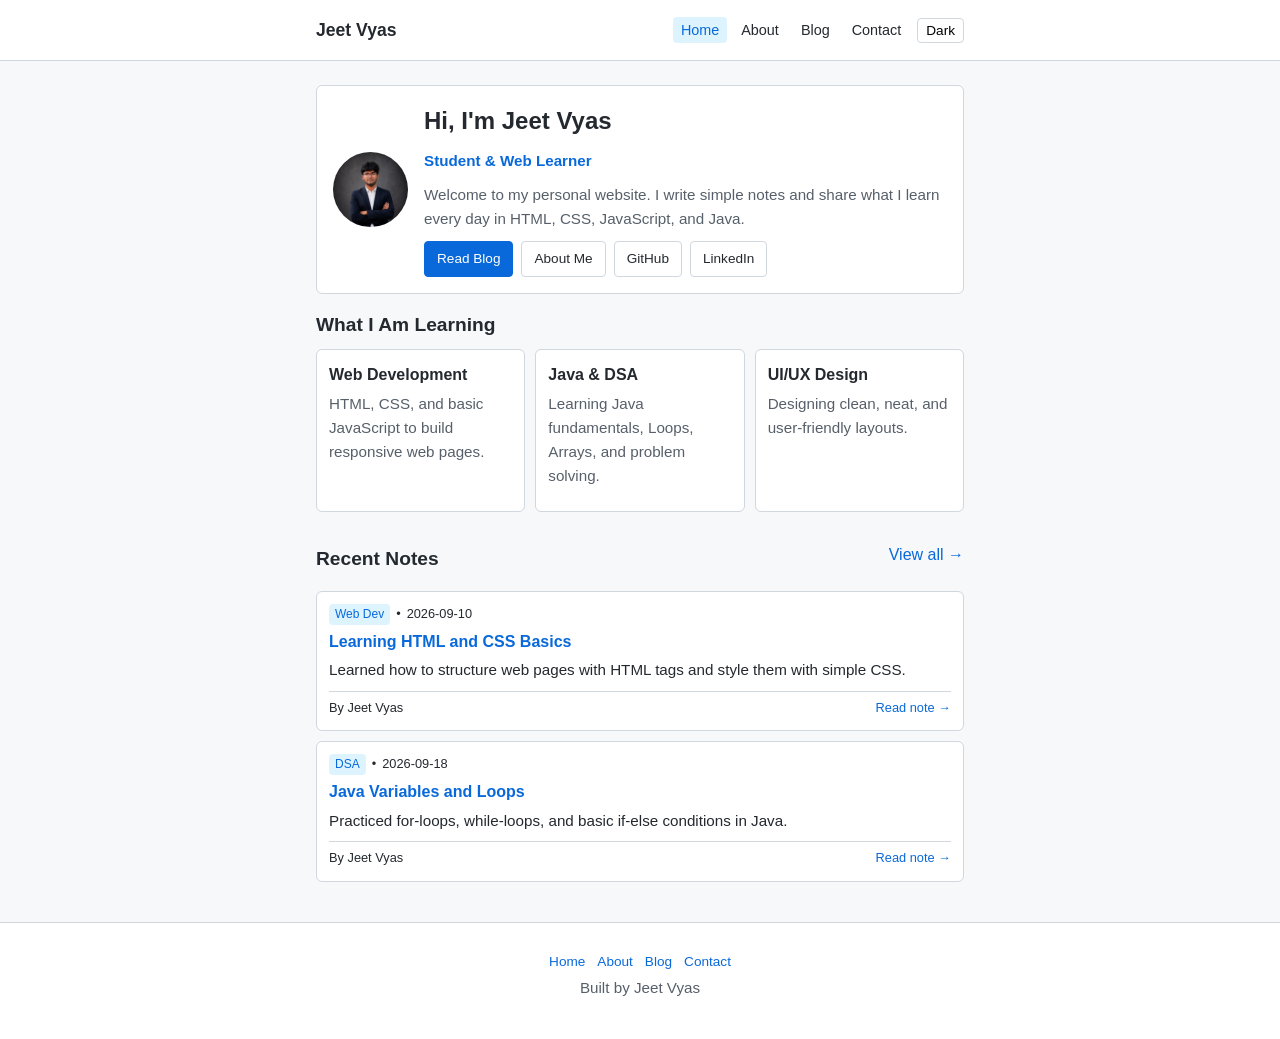
==== index.html @ 2bfd8a1d "Initial commit: blogging website" ====
<!DOCTYPE html>
<html lang="en">
<head>
  <meta charset="UTF-8">
  <meta name="viewport" content="width=device-width, initial-scale=1.0">
  <title>Jeet Vyas - Personal Blog</title>
  <link rel="stylesheet" href="css/style.css">
</head>
<body>

  <!-- Header & Navigation Bar -->
  <header class="site-header">
    <div class="container nav-wrapper">
      <a href="index.html" class="site-title">Jeet Vyas</a>

      <div class="header-actions">
        <nav id="main-nav">
          <ul>
            <li><a href="index.html">Home</a></li>
            <li><a href="pages/about.html">About</a></li>
            <li><a href="pages/blog.html">Blog</a></li>
            <li><a href="pages/contact.html">Contact</a></li>
          </ul>
        </nav>

        <button type="button" class="theme-btn" id="theme-toggle">Dark</button>
        <button type="button" class="menu-btn" id="mobile-menu-btn">Menu</button>
      </div>
    </div>
  </header>

  <!-- Main Content of the page -->
  <main class="container">

    <!-- Profile's Intro Card...  -->
    <section class="profile-box">
      <img src="assets/profile.jpg" alt="Jeet Vyas Photo" class="avatar-image">
      <div class="profile-info">
        <h1>Hi, I'm Jeet Vyas</h1>
        <p class="profile-role">Student & Web Learner</p>
        <p>
          Welcome to my personal website. I write simple notes and share what I learn every day in HTML, CSS, JavaScript, and Java.
        </p>
        <div class="button-row">
          <a href="pages/blog.html" class="btn btn-primary">Read Blog</a>
          <a href="pages/about.html" class="btn btn-secondary">About Me</a>
          <a href="https://github.com/jeetv3830-beep" target="_blank" rel="noopener noreferrer" class="btn btn-secondary">GitHub</a>
          <a href="https://www.linkedin.com/in/jeet-vyas-ba7214318/" target="_blank" rel="noopener noreferrer" class="btn btn-secondary">LinkedIn</a>
        </div>
      </div>
    </section>

    <!-- whats i am cureently learning-->
    <section class="content-section">
      <h2>What I Am Learning</h2>
      <div class="cards-grid">
        <div class="card">
          <h3>Web Development</h3>
          <p>HTML, CSS, and basic JavaScript to build responsive web pages.</p>
        </div>
        <div class="card">
          <h3>Java & DSA</h3>
          <p>Learning Java fundamentals, Loops, Arrays, and problem solving.</p>
        </div>
        <div class="card">
          <h3>UI/UX Design</h3>
          <p>Designing clean, neat, and user-friendly layouts.</p>
        </div>
      </div>
    </section>

    <!-- recently posted blog -->
    <section class="content-section">
      <div class="section-header">
        <h2>Recent Notes</h2>
        <a href="pages/blog.html">View all &rarr;</a>
      </div>
      <div class="blog-list" id="home-recent-list">
        <!-- Loaded automatically by JavaScript -->
      </div>
    </section>

  </main>

  <!-- Footer -->
  <footer class="site-footer">
    <div class="container">
      <ul class="footer-links">
        <li><a href="index.html">Home</a></li>
        <li><a href="pages/about.html">About</a></li>
        <li><a href="pages/blog.html">Blog</a></li>
        <li><a href="pages/contact.html">Contact</a></li>
      </ul>
      <p>Built by Jeet Vyas</p>
    </div>
  </footer>

  <!-- Link to JavaScript file -->
  <script src="js/script.js"></script>
</body>
</html>
---- css/style.css ----
/* 1. Base Page Styles */
* {
  box-sizing: border-box;
  margin: 0;
  padding: 0;
}

body {
  font-family: Arial, sans-serif;
  background-color: #f6f8fa;
  color: #24292f;
  line-height: 1.6;
}

/* Dark Mode Styles */
body.dark-mode {
  background-color: #0d1117;
  color: #c9d1d9;
}

body.dark-mode .card,
body.dark-mode .site-header,
body.dark-mode .site-footer,
body.dark-mode .form-panel,
body.dark-mode .blog-item,
body.dark-mode .profile-box,
body.dark-mode input,
body.dark-mode textarea,
body.dark-mode select {
  background-color: #161b22;
  color: #c9d1d9;
  border-color: #30363d;
}

/* 2. Container to center content */
.container {
  max-width: 680px;
  margin: 0 auto;
  padding: 16px;
}

/* Headings and Paragraphs */
h1 {
  font-size: 1.5rem;
  margin-bottom: 8px;
}

h2 {
  font-size: 1.2rem;
  margin-top: 16px;
  margin-bottom: 8px;
}

h3 {
  font-size: 1rem;
  margin-bottom: 4px;
}

p {
  color: #57606a;
  margin-bottom: 10px;
  font-size: 0.95rem;
}

body.dark-mode p {
  color: #8b949e;
}

a {
  color: #0969da;
  text-decoration: none;
}

body.dark-mode a {
  color: #58a6ff;
}

a:hover {
  text-decoration: underline;
}

/* 3. Header and Navigation */
.site-header {
  background-color: #ffffff;
  border-bottom: 1px solid #d0d7de;
}

.nav-wrapper {
  display: flex;
  justify-content: space-between;
  align-items: center;
}

.site-title {
  font-size: 1.1rem;
  font-weight: bold;
  color: inherit;
}

.header-actions {
  display: flex;
  align-items: center;
  gap: 8px;
}

nav ul {
  display: flex;
  list-style: none;
  gap: 6px;
}

nav a {
  padding: 5px 8px;
  border-radius: 4px;
  color: inherit;
  font-size: 0.9rem;
}

nav a:hover,
nav a.active {
  background-color: #ddf4ff;
  color: #0969da;
  text-decoration: none;
}

body.dark-mode nav a:hover,
body.dark-mode nav a.active {
  background-color: #1f3554;
  color: #79c0ff;
}

/* Buttons */
.btn {
  display: inline-block;
  padding: 6px 12px;
  border-radius: 4px;
  font-size: 0.85rem;
  cursor: pointer;
  border: 1px solid #d0d7de;
  background-color: #ffffff;
  color: inherit;
}

.btn-primary {
  background-color: #0969da;
  color: #ffffff;
  border-color: #0969da;
}

.btn-primary:hover {
  background-color: #0854ad;
  text-decoration: none;
}

.btn-secondary {
  background-color: #ffffff;
}

.btn-danger {
  color: #cf222e;
  border-color: #cf222e;
  padding: 2px 6px;
  font-size: 0.75rem;
  background: transparent;
}

.btn-danger:hover {
  background-color: #cf222e;
  color: #ffffff;
}

.theme-btn,
.menu-btn {
  padding: 4px 8px;
  font-size: 0.85rem;
  border: 1px solid #d0d7de;
  background-color: #ffffff;
  border-radius: 4px;
  cursor: pointer;
}

.menu-btn {
  display: none;
}

/* 4. Profile Box */
.profile-box {
  background-color: #ffffff;
  border: 1px solid #d0d7de;
  border-radius: 6px;
  padding: 16px;
  display: flex;
  gap: 16px;
  align-items: center;
  margin-top: 8px;
}

.avatar-image {
  width: 75px;
  height: 75px;
  border-radius: 50%;
  object-fit: cover;
}

.profile-role {
  color: #0969da;
  font-weight: bold;
}

body.dark-mode .profile-role {
  color: #58a6ff;
}

.button-row {
  display: flex;
  gap: 8px;
  margin-top: 8px;
  flex-wrap: wrap;
}

/* 5. Cards & Content Sections */
.content-section {
  margin-top: 16px;
}

.section-header {
  display: flex;
  justify-content: space-between;
  align-items: center;
  margin-bottom: 8px;
}

.cards-grid {
  display: grid;
  grid-template-columns: repeat(auto-fit, minmax(180px, 1fr));
  gap: 10px;
}

.card {
  background-color: #ffffff;
  border: 1px solid #d0d7de;
  border-radius: 6px;
  padding: 12px;
}

/* 6. Tags & Filter Buttons */
.skills-wrap {
  display: flex;
  flex-wrap: wrap;
  gap: 6px;
  margin-top: 8px;
  margin-bottom: 12px;
}

.skill-tag,
.category-filter-btn {
  background-color: #ddf4ff;
  color: #0969da;
  padding: 3px 8px;
  border-radius: 12px;
  font-size: 0.8rem;
  border: 1px solid transparent;
  cursor: pointer;
}

body.dark-mode .skill-tag,
body.dark-mode .category-filter-btn {
  background-color: #1f3554;
  color: #79c0ff;
}

.category-filter-btn.active {
  background-color: #0969da;
  color: #ffffff;
}

body.dark-mode .category-filter-btn.active {
  background-color: #58a6ff;
  color: #0d1117;
}

/* 7. Learning Timeline */
.timeline {
  list-style: none;
  border-left: 2px solid #0969da;
  padding-left: 12px;
  margin-top: 8px;
}

.timeline-entry {
  margin-bottom: 12px;
}

.timeline-date {
  font-size: 0.75rem;
  font-weight: bold;
  color: #0969da;
}

/* 8. Blog Post Items */
.blog-list {
  display: flex;
  flex-direction: column;
  gap: 10px;
}

.blog-item {
  background-color: #ffffff;
  border: 1px solid #d0d7de;
  border-radius: 6px;
  padding: 12px;
}

.blog-meta {
  display: flex;
  gap: 6px;
  align-items: center;
  font-size: 0.8rem;
  margin-bottom: 4px;
}

.badge {
  background-color: #ddf4ff;
  color: #0969da;
  padding: 1px 6px;
  border-radius: 4px;
  font-size: 0.75rem;
}

body.dark-mode .badge {
  background-color: #1f3554;
  color: #79c0ff;
}

.blog-text {
  color: inherit;
  margin: 4px 0 8px 0;
}

.blog-bottom {
  display: flex;
  justify-content: space-between;
  align-items: center;
  border-top: 1px solid #d0d7de;
  padding-top: 6px;
  font-size: 0.8rem;
}

.empty-state {
  text-align: center;
  padding: 16px;
  background-color: #ffffff;
  border: 1px solid #d0d7de;
  border-radius: 6px;
}

/* 9. Forms & Inputs */
.form-panel {
  background-color: #ffffff;
  border: 1px solid #d0d7de;
  border-radius: 6px;
  padding: 14px;
  margin: 12px 0;
}

.form-group {
  margin-bottom: 10px;
}

.form-row {
  display: grid;
  grid-template-columns: 1fr 1fr;
  gap: 10px;
}

label {
  display: block;
  font-size: 0.85rem;
  font-weight: bold;
  margin-bottom: 3px;
}

input, textarea, select {
  width: 100%;
  padding: 6px 8px;
  font-size: 0.85rem;
  border: 1px solid #d0d7de;
  border-radius: 4px;
  background-color: #ffffff;
  color: inherit;
}

textarea {
  min-height: 70px;
  resize: vertical;
}

.search-input {
  width: 140px;
}

.notice {
  display: none;
  padding: 6px;
  border-radius: 4px;
  margin-bottom: 8px;
  font-size: 0.85rem;
  background-color: #dafbe1;
  color: #1a7f37;
  border: 1px solid #1a7f37;
}

/* 10. Contact Grid */
.contact-grid {
  display: grid;
  grid-template-columns: 1fr 1fr;
  gap: 12px;
  margin-top: 12px;
}

.info-list {
  list-style: none;
}

.info-item {
  margin-bottom: 8px;
}

/* 11. Footer */
.site-footer {
  background-color: #ffffff;
  border-top: 1px solid #d0d7de;
  text-align: center;
  padding: 12px 0;
  margin-top: 24px;
  font-size: 0.85rem;
}

.footer-links {
  display: flex;
  justify-content: center;
  list-style: none;
  gap: 12px;
  margin-bottom: 4px;
}

/* 12. Mobile Responsive */
@media (max-width: 600px) {
  .profile-box {
    flex-direction: column;
    text-align: center;
  }
  .contact-grid,
  .form-row {
    grid-template-columns: 1fr;
  }
  .menu-btn {
    display: block;
  }
  nav {
    display: none;
    position: absolute;
    top: 45px;
    left: 0;
    right: 0;
    background-color: #ffffff;
    border-bottom: 1px solid #d0d7de;
    padding: 10px;
  }
  body.dark-mode nav {
    background-color: #161b22;
    border-color: #30363d;
  }
  nav.show {
    display: block;
  }
  nav ul {
    flex-direction: column;
  }
}
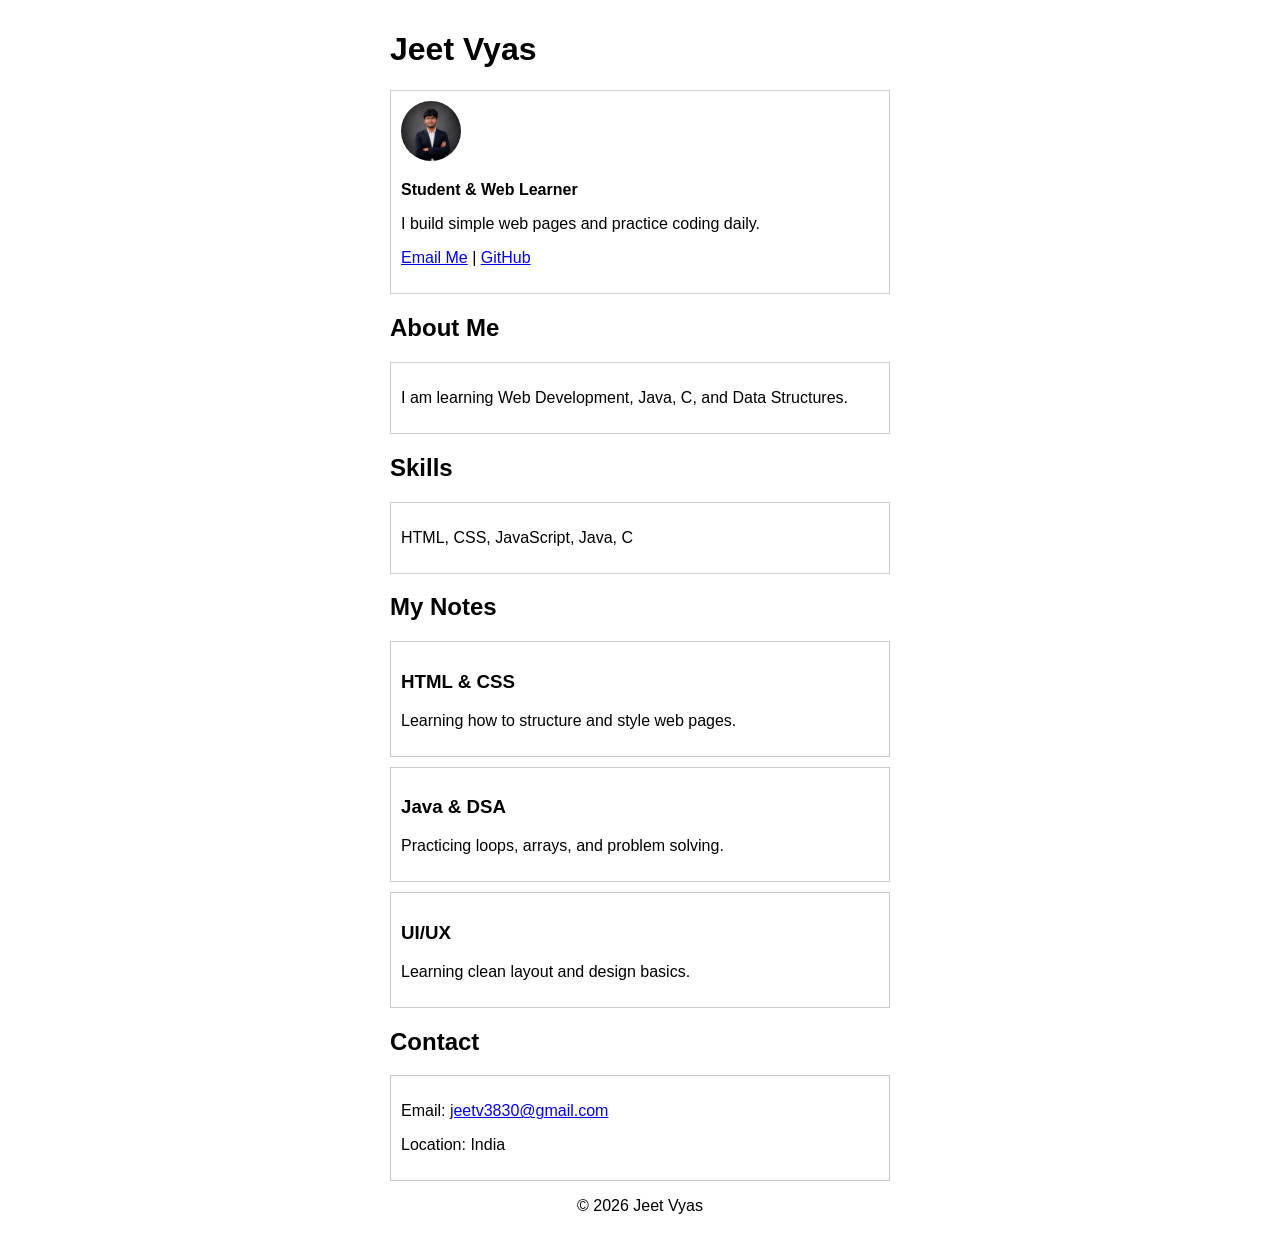
==== commit 1d8f194c: "Simplifying website layout into a clean single page with basic CSS" ====
--- a/index.html
+++ b/index.html
@@ -2,100 +2,71 @@
 <html lang="en">
 <head>
   <meta charset="UTF-8">
-  <meta name="viewport" content="width=device-width, initial-scale=1.0">
-  <title>Jeet Vyas - Personal Blog</title>
-  <link rel="stylesheet" href="css/style.css">
+  <title>Jeet Vyas</title>
+  <style>
+    * {
+      font-family: sans-serif;
+    }
+    body {
+      max-width: 500px;
+      margin: auto;
+      padding: 10px;
+    }
+    .box {
+      border: 1px solid #ccc;
+      padding: 10px;
+      margin: 10px 0;
+    }
+    img {
+      width: 60px;
+      border-radius: 50%;
+    }
+  </style>
 </head>
 <body>
 
-  <!-- Header & Navigation Bar -->
-  <header class="site-header">
-    <div class="container nav-wrapper">
-      <a href="index.html" class="site-title">Jeet Vyas</a>
+  <h1>Jeet Vyas</h1>
 
-      <div class="header-actions">
-        <nav id="main-nav">
-          <ul>
-            <li><a href="index.html">Home</a></li>
-            <li><a href="pages/about.html">About</a></li>
-            <li><a href="pages/blog.html">Blog</a></li>
-            <li><a href="pages/contact.html">Contact</a></li>
-          </ul>
-        </nav>
+  <div class="box">
+    <img src="profile.jpg" alt="Jeet">
+    <p><strong>Student & Web Learner</strong></p>
+    <p>I build simple web pages and practice coding daily.</p>
+    <p><a href="mailto:jeetv3830@gmail.com">Email Me</a> | <a href="https://github.com/jeetv3830-beep">GitHub</a></p>
+  </div>
 
-        <button type="button" class="theme-btn" id="theme-toggle">Dark</button>
-        <button type="button" class="menu-btn" id="mobile-menu-btn">Menu</button>
-      </div>
-    </div>
-  </header>
+  <h2>About Me</h2>
+  <div class="box">
+    <p>I am learning Web Development, Java, C, and Data Structures.</p>
+  </div>
 
-  <!-- Main Content of the page -->
-  <main class="container">
+  <h2>Skills</h2>
+  <div class="box">
+    <p>HTML, CSS, JavaScript, Java, C</p>
+  </div>
 
-    <!-- Profile's Intro Card...  -->
-    <section class="profile-box">
-      <img src="assets/profile.jpg" alt="Jeet Vyas Photo" class="avatar-image">
-      <div class="profile-info">
-        <h1>Hi, I'm Jeet Vyas</h1>
-        <p class="profile-role">Student & Web Learner</p>
-        <p>
-          Welcome to my personal website. I write simple notes and share what I learn every day in HTML, CSS, JavaScript, and Java.
-        </p>
-        <div class="button-row">
-          <a href="pages/blog.html" class="btn btn-primary">Read Blog</a>
-          <a href="pages/about.html" class="btn btn-secondary">About Me</a>
-          <a href="https://github.com/jeetv3830-beep" target="_blank" rel="noopener noreferrer" class="btn btn-secondary">GitHub</a>
-          <a href="https://www.linkedin.com/in/jeet-vyas-ba7214318/" target="_blank" rel="noopener noreferrer" class="btn btn-secondary">LinkedIn</a>
-        </div>
-      </div>
-    </section>
+  <h2>My Notes</h2>
+  <div class="box">
+    <h3>HTML & CSS</h3>
+    <p>Learning how to structure and style web pages.</p>
+  </div>
 
-    <!-- whats i am cureently learning-->
-    <section class="content-section">
-      <h2>What I Am Learning</h2>
-      <div class="cards-grid">
-        <div class="card">
-          <h3>Web Development</h3>
-          <p>HTML, CSS, and basic JavaScript to build responsive web pages.</p>
-        </div>
-        <div class="card">
-          <h3>Java & DSA</h3>
-          <p>Learning Java fundamentals, Loops, Arrays, and problem solving.</p>
-        </div>
-        <div class="card">
-          <h3>UI/UX Design</h3>
-          <p>Designing clean, neat, and user-friendly layouts.</p>
-        </div>
-      </div>
-    </section>
+  <div class="box">
+    <h3>Java & DSA</h3>
+    <p>Practicing loops, arrays, and problem solving.</p>
+  </div>
 
-    <!-- recently posted blog -->
-    <section class="content-section">
-      <div class="section-header">
-        <h2>Recent Notes</h2>
-        <a href="pages/blog.html">View all &rarr;</a>
-      </div>
-      <div class="blog-list" id="home-recent-list">
-        <!-- Loaded automatically by JavaScript -->
-      </div>
-    </section>
+  <div class="box">
+    <h3>UI/UX</h3>
+    <p>Learning clean layout and design basics.</p>
+  </div>
 
-  </main>
+  <h2>Contact</h2>
+  <div class="box">
+    <p>Email: <a href="mailto:jeetv3830@gmail.com">jeetv3830@gmail.com</a></p>
+    <p>Location: India</p>
+  </div>
 
-  <!-- Footer -->
-  <footer class="site-footer">
-    <div class="container">
-      <ul class="footer-links">
-        <li><a href="index.html">Home</a></li>
-        <li><a href="pages/about.html">About</a></li>
-        <li><a href="pages/blog.html">Blog</a></li>
-        <li><a href="pages/contact.html">Contact</a></li>
-      </ul>
-      <p>Built by Jeet Vyas</p>
-    </div>
-  </footer>
+  <p style="text-align: center;">© 2026 Jeet Vyas</p>
 
-  <!-- Link to JavaScript file -->
-  <script src="js/script.js"></script>
 </body>
 </html>
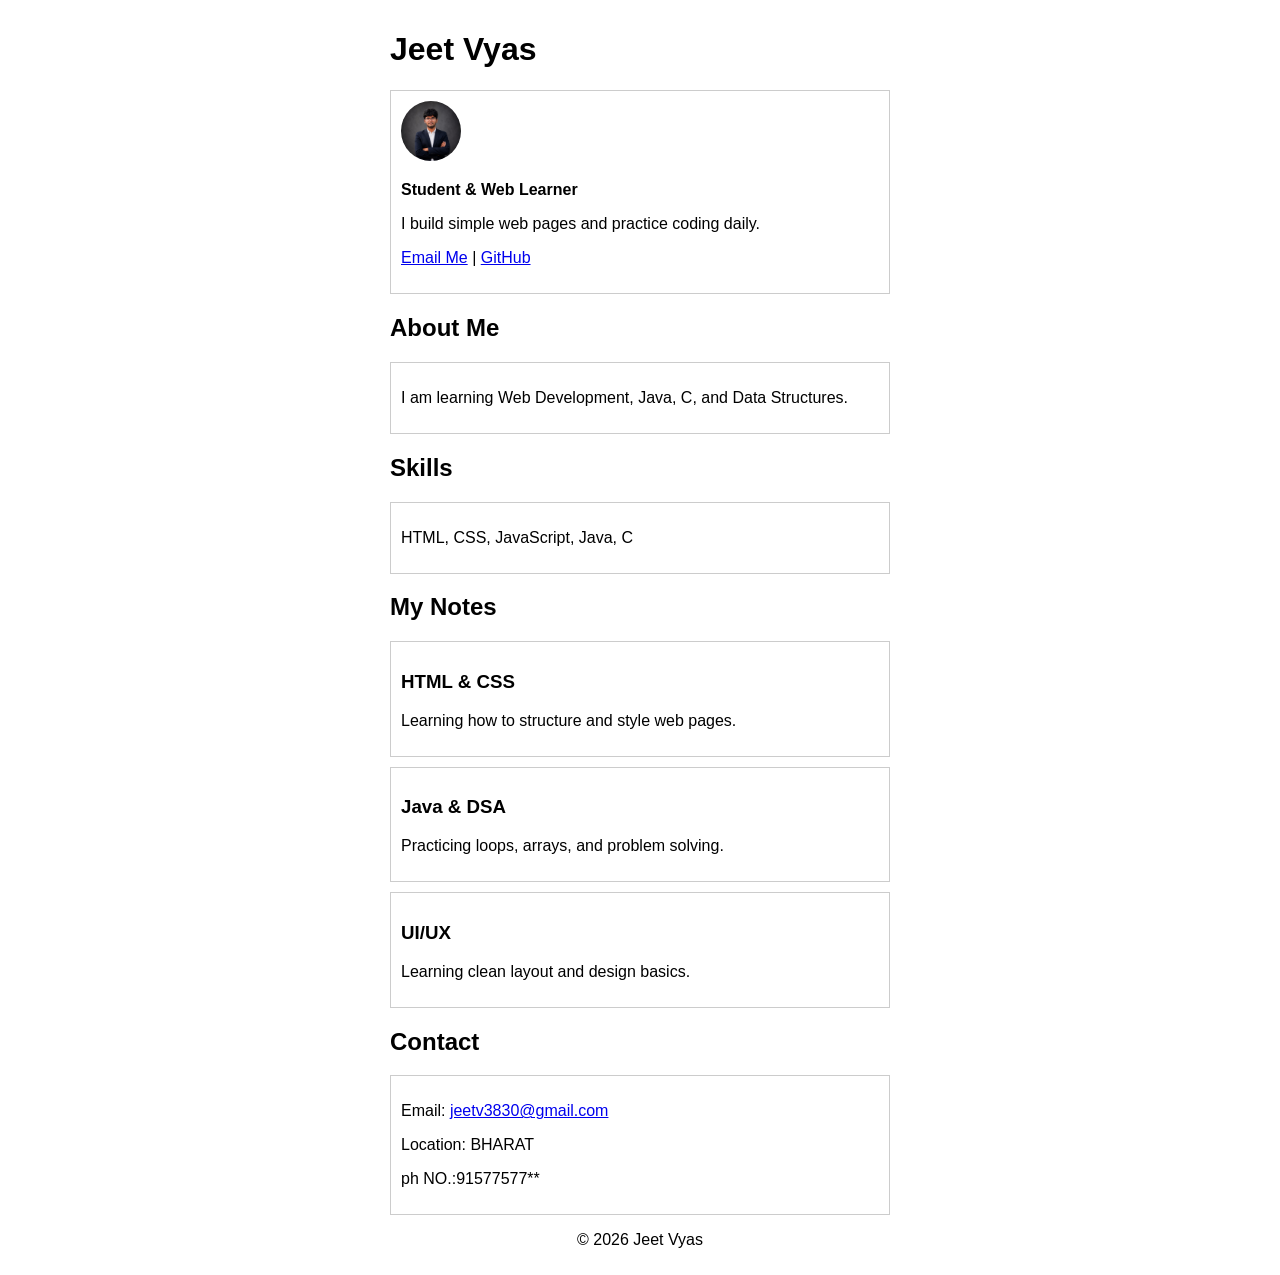
==== commit 0599b92f: "Updating contact details and GitHub profile links" ====
--- a/index.html
+++ b/index.html
@@ -63,7 +63,8 @@
   <h2>Contact</h2>
   <div class="box">
     <p>Email: <a href="mailto:jeetv3830@gmail.com">jeetv3830@gmail.com</a></p>
-    <p>Location: India</p>
+    <p>Location: BHARAT</p>
+    <p>ph NO.:91577577**</p>
   </div>
 
   <p style="text-align: center;">© 2026 Jeet Vyas</p>
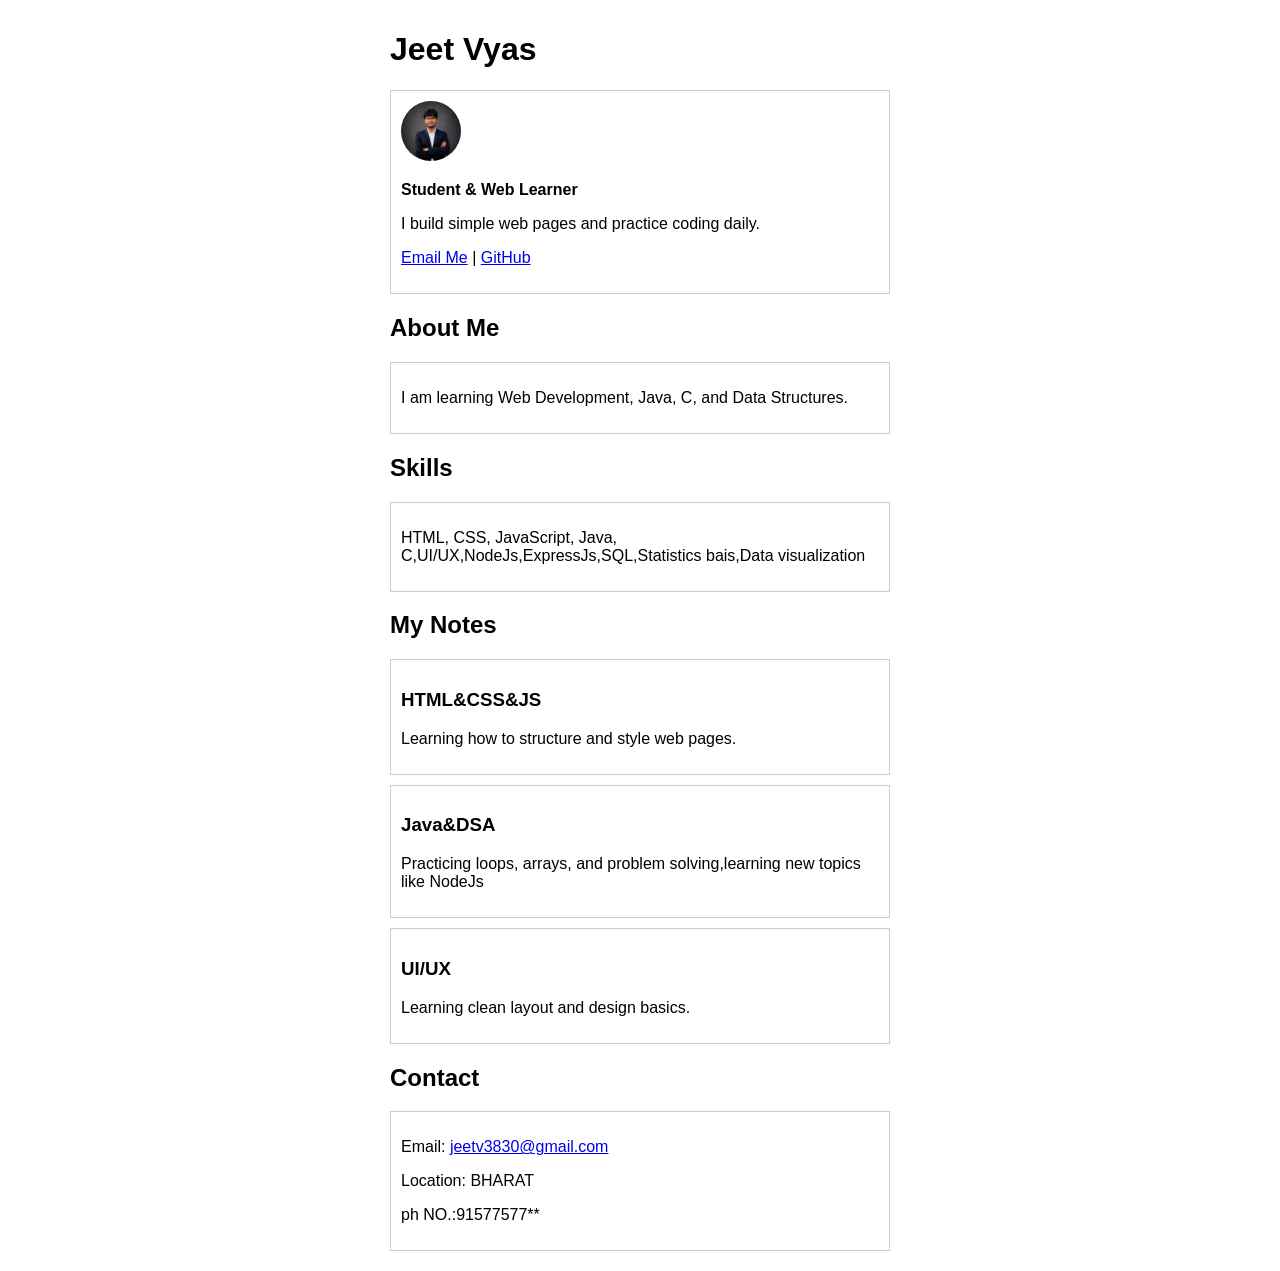
==== commit 43e25dc1: "Updating skills list, course notes, and portfolio information" ====
--- a/index.html
+++ b/index.html
@@ -41,18 +41,18 @@
 
   <h2>Skills</h2>
   <div class="box">
-    <p>HTML, CSS, JavaScript, Java, C</p>
+    <p>HTML, CSS, JavaScript, Java, C,UI/UX,NodeJs,ExpressJs,SQL,Statistics bais,Data visualization </p>
   </div>
 
   <h2>My Notes</h2>
   <div class="box">
-    <h3>HTML & CSS</h3>
+    <h3>HTML&CSS&JS</h3>
     <p>Learning how to structure and style web pages.</p>
   </div>
 
   <div class="box">
-    <h3>Java & DSA</h3>
-    <p>Practicing loops, arrays, and problem solving.</p>
+    <h3>Java&DSA</h3>
+    <p>Practicing loops, arrays, and problem solving,learning new topics like NodeJs</p>
   </div>
 
   <div class="box">
@@ -67,7 +67,7 @@
     <p>ph NO.:91577577**</p>
   </div>
 
-  <p style="text-align: center;">© 2026 Jeet Vyas</p>
+
 
 </body>
 </html>
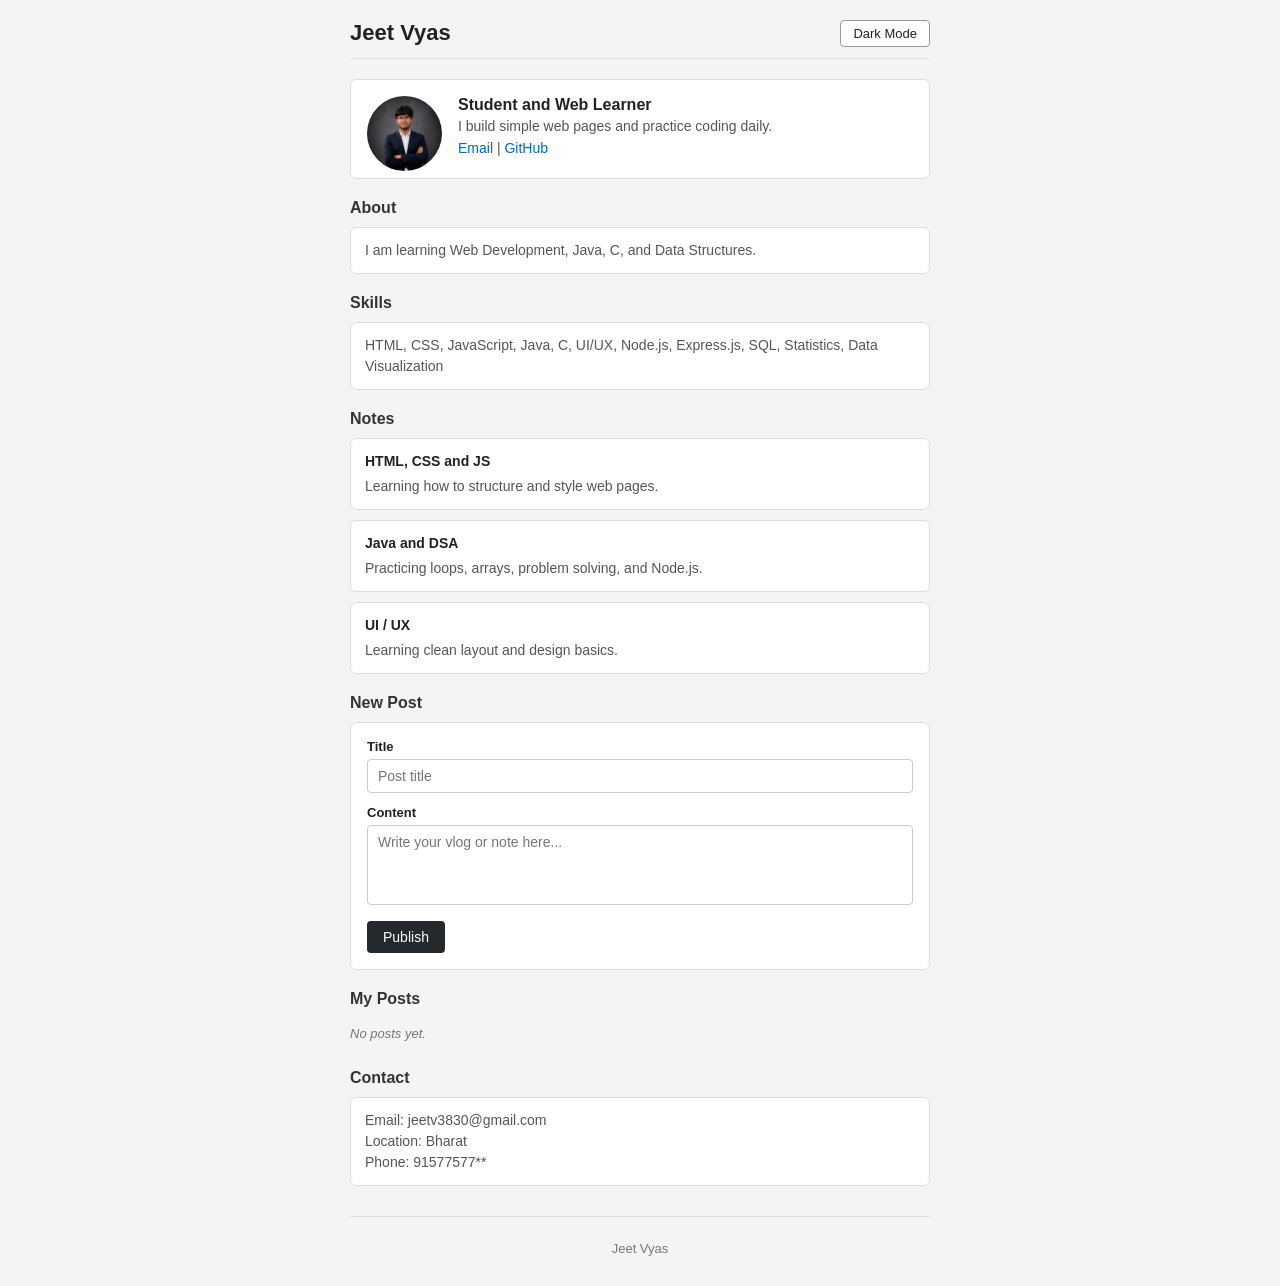
==== commit 3111f8d9: "Adding login page layout, wallpaper image asset, and updating blog styling" ====
--- a/index.html
+++ b/index.html
@@ -2,72 +2,87 @@
 <html lang="en">
 <head>
   <meta charset="UTF-8">
-  <title>Jeet Vyas</title>
-  <style>
-    * {
-      font-family: sans-serif;
-    }
-    body {
-      max-width: 500px;
-      margin: auto;
-      padding: 10px;
-    }
-    .box {
-      border: 1px solid #ccc;
-      padding: 10px;
-      margin: 10px 0;
-    }
-    img {
-      width: 60px;
-      border-radius: 50%;
-    }
-  </style>
+  <meta name="viewport" content="width=device-width, initial-scale=1.0">
+  <title>Jeet Vyas - Personal Blog</title>
+  <link rel="stylesheet" href="css/style.css">
 </head>
 <body>
 
-  <h1>Jeet Vyas</h1>
+  <div class="wrapper">
 
-  <div class="box">
-    <img src="profile.jpg" alt="Jeet">
-    <p><strong>Student & Web Learner</strong></p>
-    <p>I build simple web pages and practice coding daily.</p>
-    <p><a href="mailto:jeetv3830@gmail.com">Email Me</a> | <a href="https://github.com/jeetv3830-beep">GitHub</a></p>
+    <div class="top-bar">
+      <h1>Jeet Vyas</h1>
+      <button id="theme-toggle">Dark Mode</button>
+    </div>
+
+    <div class="profile-box">
+      <img src="profile.jpg" alt="Jeet Vyas">
+      <div class="profile-info">
+        <h2>Student and Web Learner</h2>
+        <p>I build simple web pages and practice coding daily.</p>
+        <p>
+          <a href="mailto:jeetv3830@gmail.com">Email</a> |
+          <a href="https://github.com/jeetv3830-beep">GitHub</a>
+        </p>
+      </div>
+    </div>
+
+    <h2 class="section-title">About</h2>
+    <div class="info-card">
+      <p>I am learning Web Development, Java, C, and Data Structures.</p>
+    </div>
+
+    <h2 class="section-title">Skills</h2>
+    <div class="info-card">
+      <p>HTML, CSS, JavaScript, Java, C, UI/UX, Node.js, Express.js, SQL, Statistics, Data Visualization</p>
+    </div>
+
+    <h2 class="section-title">Notes</h2>
+    <div class="info-card">
+      <h3>HTML, CSS and JS</h3>
+      <p>Learning how to structure and style web pages.</p>
+    </div>
+    <div class="info-card">
+      <h3>Java and DSA</h3>
+      <p>Practicing loops, arrays, problem solving, and Node.js.</p>
+    </div>
+    <div class="info-card">
+      <h3>UI / UX</h3>
+      <p>Learning clean layout and design basics.</p>
+    </div>
+
+    <h2 class="section-title">New Post</h2>
+    <div class="form-box">
+      <div class="form-group">
+        <label for="post-title">Title</label>
+        <input type="text" id="post-title" placeholder="Post title">
+      </div>
+      <div class="form-group">
+        <label for="post-content">Content</label>
+        <textarea id="post-content" placeholder="Write your vlog or note here..."></textarea>
+      </div>
+      <button class="btn-submit" id="post-btn">Publish</button>
+    </div>
+
+    <h2 class="section-title">My Posts</h2>
+    <div id="posts-list">
+      <p class="empty-msg">No posts yet.</p>
+    </div>
+
+    <h2 class="section-title">Contact</h2>
+    <div class="info-card">
+      <p>Email: jeetv3830@gmail.com</p>
+      <p>Location: Bharat</p>
+      <p>Phone: 91577577**</p>
+    </div>
+
+    <footer>
+      <p>Jeet Vyas</p>
+    </footer>
+
   </div>
 
-  <h2>About Me</h2>
-  <div class="box">
-    <p>I am learning Web Development, Java, C, and Data Structures.</p>
-  </div>
-
-  <h2>Skills</h2>
-  <div class="box">
-    <p>HTML, CSS, JavaScript, Java, C,UI/UX,NodeJs,ExpressJs,SQL,Statistics bais,Data visualization </p>
-  </div>
-
-  <h2>My Notes</h2>
-  <div class="box">
-    <h3>HTML&CSS&JS</h3>
-    <p>Learning how to structure and style web pages.</p>
-  </div>
-
-  <div class="box">
-    <h3>Java&DSA</h3>
-    <p>Practicing loops, arrays, and problem solving,learning new topics like NodeJs</p>
-  </div>
-
-  <div class="box">
-    <h3>UI/UX</h3>
-    <p>Learning clean layout and design basics.</p>
-  </div>
-
-  <h2>Contact</h2>
-  <div class="box">
-    <p>Email: <a href="mailto:jeetv3830@gmail.com">jeetv3830@gmail.com</a></p>
-    <p>Location: BHARAT</p>
-    <p>ph NO.:91577577**</p>
-  </div>
-
-
+  <script src="js/script.js"></script>
 
 </body>
 </html>
--- a/css/style.css
+++ b/css/style.css
@@ -0,0 +1,273 @@
+* {
+  margin: 0;
+  padding: 0;
+  box-sizing: border-box;
+}
+
+body {
+  font-family: Arial, sans-serif;
+  background-color: #f4f4f4;
+  color: #222;
+  padding: 20px;
+}
+
+.wrapper {
+  max-width: 580px;
+  margin: 0 auto;
+}
+
+.top-bar {
+  padding-bottom: 12px;
+  border-bottom: 1px solid #ddd;
+  margin-bottom: 20px;
+}
+
+.top-bar h1 {
+  font-size: 22px;
+  display: inline-block;
+}
+
+#theme-toggle {
+  float: right;
+  background-color: #fff;
+  border: 1px solid #999;
+  border-radius: 4px;
+  padding: 5px 12px;
+  font-size: 13px;
+  cursor: pointer;
+  color: #222;
+}
+
+.profile-box {
+  background-color: #fff;
+  border: 1px solid #ddd;
+  border-radius: 6px;
+  padding: 16px;
+  margin-bottom: 20px;
+}
+
+.profile-box img {
+  width: 75px;
+  height: 75px;
+  border-radius: 50%;
+  float: left;
+  margin-right: 16px;
+}
+
+.profile-info {
+  overflow: hidden;
+}
+
+.profile-info h2 {
+  font-size: 16px;
+  margin-bottom: 4px;
+}
+
+.profile-info p {
+  font-size: 14px;
+  color: #555;
+  margin-bottom: 6px;
+}
+
+.profile-info a {
+  color: #0366d6;
+  text-decoration: none;
+}
+
+.profile-info a:hover {
+  text-decoration: underline;
+}
+
+h2.section-title {
+  font-size: 16px;
+  margin-top: 20px;
+  margin-bottom: 10px;
+  color: #333;
+}
+
+.info-card {
+  background-color: #fff;
+  border: 1px solid #ddd;
+  border-radius: 6px;
+  padding: 12px 14px;
+  margin-bottom: 10px;
+  font-size: 14px;
+  line-height: 1.5;
+}
+
+.info-card h3 {
+  font-size: 14px;
+  margin-bottom: 4px;
+}
+
+.info-card p {
+  color: #555;
+}
+
+.form-box {
+  background-color: #fff;
+  border: 1px solid #ddd;
+  border-radius: 6px;
+  padding: 16px;
+  margin-bottom: 20px;
+}
+
+.form-group {
+  margin-bottom: 12px;
+}
+
+.form-group label {
+  display: block;
+  font-size: 13px;
+  font-weight: bold;
+  margin-bottom: 5px;
+}
+
+.form-group input {
+  width: 100%;
+  padding: 8px 10px;
+  border: 1px solid #ccc;
+  border-radius: 4px;
+  font-size: 14px;
+  background-color: #fff;
+  color: #222;
+}
+
+.form-group textarea {
+  width: 100%;
+  padding: 8px 10px;
+  border: 1px solid #ccc;
+  border-radius: 4px;
+  font-size: 14px;
+  font-family: Arial, sans-serif;
+  height: 80px;
+  resize: none;
+  background-color: #fff;
+  color: #222;
+}
+
+.btn-submit {
+  background-color: #24292e;
+  color: #fff;
+  border: none;
+  border-radius: 4px;
+  padding: 8px 16px;
+  font-size: 14px;
+  cursor: pointer;
+}
+
+.post-item {
+  background-color: #fff;
+  border: 1px solid #ddd;
+  border-radius: 6px;
+  padding: 14px;
+  margin-bottom: 10px;
+}
+
+.post-item h3 {
+  font-size: 15px;
+  margin-bottom: 6px;
+}
+
+.post-item p {
+  font-size: 14px;
+  color: #444;
+  line-height: 1.5;
+}
+
+.post-date {
+  font-size: 12px;
+  color: #888;
+  margin-top: 8px;
+}
+
+.btn-delete {
+  background-color: #fff;
+  border: 1px solid #cc0000;
+  color: #cc0000;
+  border-radius: 3px;
+  padding: 3px 8px;
+  font-size: 12px;
+  cursor: pointer;
+  float: right;
+  margin-top: -20px;
+}
+
+.empty-msg {
+  color: #777;
+  font-size: 13px;
+  font-style: italic;
+  padding: 8px 0;
+}
+
+footer {
+  text-align: center;
+  padding: 24px 0 10px 0;
+  font-size: 13px;
+  color: #777;
+  border-top: 1px solid #ddd;
+  margin-top: 30px;
+}
+
+.dark-body {
+  background-color: #121212;
+  color: #e0e0e0;
+}
+
+.dark-body .top-bar {
+  border-color: #2c2c2c;
+}
+
+.dark-body #theme-toggle {
+  border-color: #555;
+  color: #e0e0e0;
+  background-color: #1e1e1e;
+}
+
+.dark-body h2.section-title {
+  color: #ddd;
+}
+
+.dark-body .profile-box,
+.dark-body .info-card,
+.dark-body .form-box,
+.dark-body .post-item {
+  background-color: #1e1e1e;
+  border-color: #333;
+}
+
+.dark-body .profile-info p,
+.dark-body .info-card p,
+.dark-body .post-item p {
+  color: #aaa;
+}
+
+.dark-body .profile-info a {
+  color: #58a6ff;
+}
+
+.dark-body .form-group input,
+.dark-body .form-group textarea {
+  background-color: #2a2a2a;
+  border-color: #444;
+  color: #fff;
+}
+
+.dark-body .btn-submit {
+  background-color: #333;
+  color: #fff;
+  border: 1px solid #555;
+}
+
+.dark-body .post-date {
+  color: #666;
+}
+
+.dark-body .btn-delete {
+  background-color: #1e1e1e;
+}
+
+.dark-body footer {
+  border-color: #2c2c2c;
+  color: #666;
+}
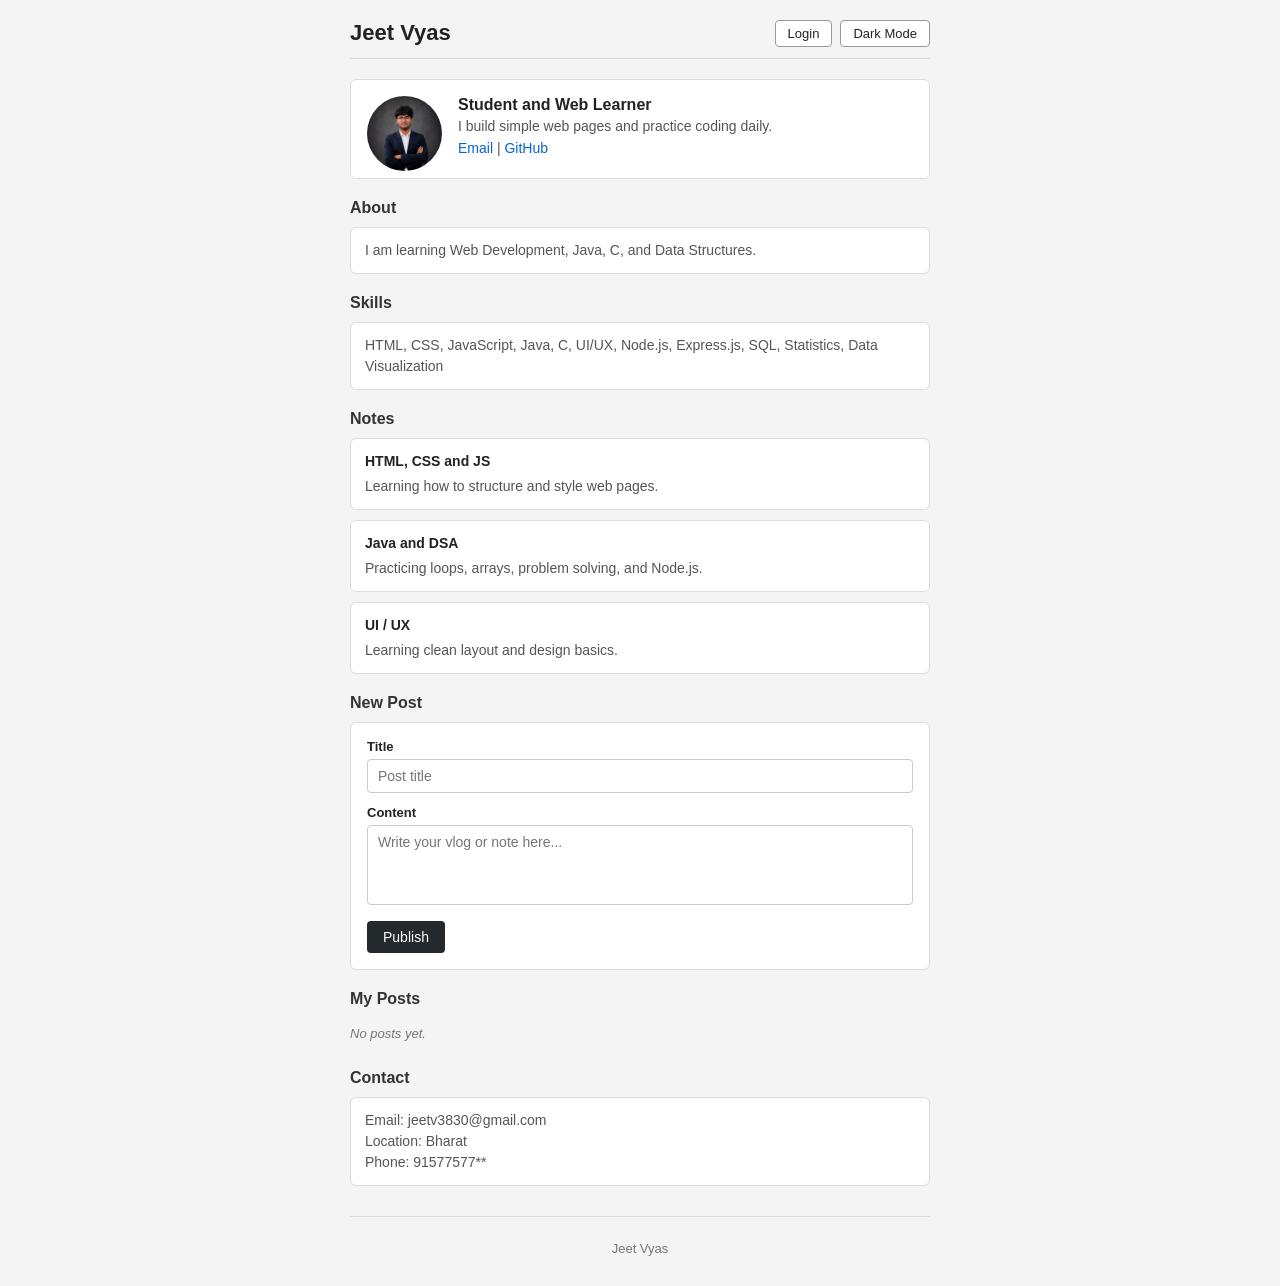
==== commit 6420c8a2: "Adding login link to navigation bar and connecting login page" ====
--- a/index.html
+++ b/index.html
@@ -13,6 +13,7 @@
     <div class="top-bar">
       <h1>Jeet Vyas</h1>
       <button id="theme-toggle">Dark Mode</button>
+      <a href="login.html" class="login-link">Login</a>
     </div>
 
     <div class="profile-box">
--- a/css/style.css
+++ b/css/style.css
@@ -36,6 +36,18 @@
   font-size: 13px;
   cursor: pointer;
   color: #222;
+}
+
+.login-link {
+  float: right;
+  margin-right: 8px;
+  background-color: #fff;
+  border: 1px solid #999;
+  border-radius: 4px;
+  padding: 5px 12px;
+  font-size: 13px;
+  color: #222;
+  text-decoration: none;
 }
 
 .profile-box {
@@ -218,7 +230,8 @@
   border-color: #2c2c2c;
 }
 
-.dark-body #theme-toggle {
+.dark-body #theme-toggle,
+.dark-body .login-link {
   border-color: #555;
   color: #e0e0e0;
   background-color: #1e1e1e;
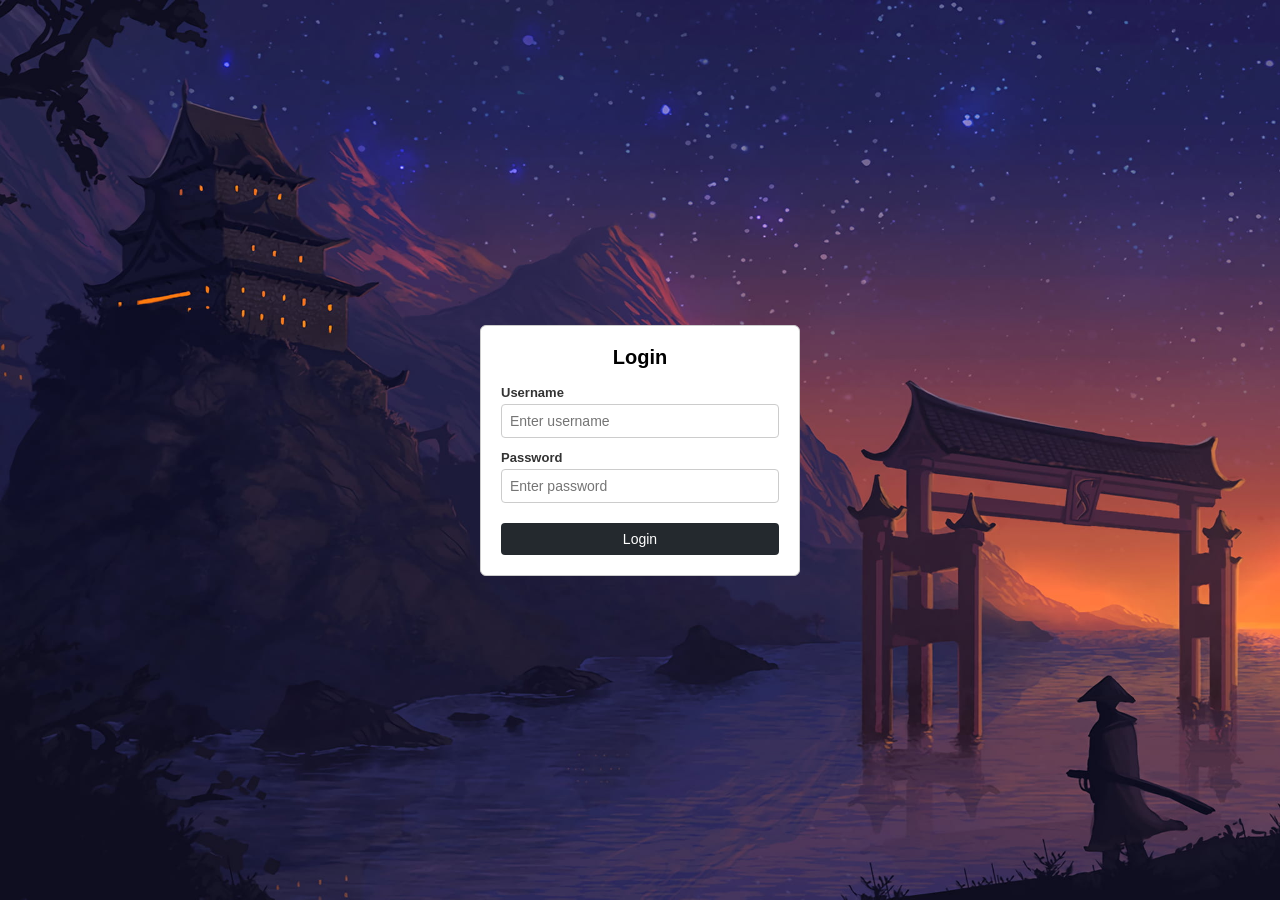
==== commit 152f02bb: "Setting index.html as the primary login page and moving blog content to blog.html" ====
--- a/index.html
+++ b/index.html
@@ -3,87 +3,92 @@
 <head>
   <meta charset="UTF-8">
   <meta name="viewport" content="width=device-width, initial-scale=1.0">
-  <title>Jeet Vyas - Personal Blog</title>
-  <link rel="stylesheet" href="css/style.css">
+  <title>Login - Jeet Vyas</title>
+  <style>
+    * {
+      margin: 0;
+      padding: 0;
+      box-sizing: border-box;
+    }
+
+    body {
+      font-family: Arial, sans-serif;
+      background-image: url('wallpaperflare.com_wallpaper.jpg');
+      background-size: cover;
+      background-position: center;
+      background-repeat: no-repeat;
+      height: 100vh;
+      display: flex;
+      justify-content: center;
+      align-items: center;
+    }
+
+    .login-box {
+      width: 320px;
+      background-color: #ffffff;
+      border: 1px solid #cccccc;
+      border-radius: 6px;
+      padding: 20px;
+    }
+
+    .login-box h2 {
+      text-align: center;
+      margin-bottom: 16px;
+      font-size: 20px;
+      color: #000000;
+    }
+
+    .form-group {
+      margin-bottom: 12px;
+    }
+
+    .form-group label {
+      display: block;
+      font-size: 13px;
+      font-weight: bold;
+      margin-bottom: 4px;
+      color: #333333;
+    }
+
+    .form-group input {
+      width: 100%;
+      padding: 8px;
+      border: 1px solid #cccccc;
+      border-radius: 4px;
+      font-size: 14px;
+    }
+
+    .btn-login {
+      width: 100%;
+      padding: 8px;
+      background-color: #24292e;
+      color: #ffffff;
+      border: none;
+      border-radius: 4px;
+      font-size: 14px;
+      cursor: pointer;
+      margin-top: 8px;
+    }
+  </style>
 </head>
 <body>
 
-  <div class="wrapper">
+  <div class="login-box">
+    <h2>Login</h2>
+    <form action="blog.html" method="get">
+      <div class="form-group">
+        <label for="username">Username</label>
+        <input type="text" id="username" name="username" placeholder="Enter username" required>
+      </div>
 
-    <div class="top-bar">
-      <h1>Jeet Vyas</h1>
-      <button id="theme-toggle">Dark Mode</button>
-      <a href="login.html" class="login-link">Login</a>
-    </div>
+      <div class="form-group">
+        <label for="password">Password</label>
+        <input type="password" id="password" name="password" placeholder="Enter password" required>
+      </div>
 
-    <div class="profile-box">
-      <img src="profile.jpg" alt="Jeet Vyas">
-      <div class="profile-info">
-        <h2>Student and Web Learner</h2>
-        <p>I build simple web pages and practice coding daily.</p>
-        <p>
-          <a href="mailto:jeetv3830@gmail.com">Email</a> |
-          <a href="https://github.com/jeetv3830-beep">GitHub</a>
-        </p>
-      </div>
-    </div>
-
-    <h2 class="section-title">About</h2>
-    <div class="info-card">
-      <p>I am learning Web Development, Java, C, and Data Structures.</p>
-    </div>
-
-    <h2 class="section-title">Skills</h2>
-    <div class="info-card">
-      <p>HTML, CSS, JavaScript, Java, C, UI/UX, Node.js, Express.js, SQL, Statistics, Data Visualization</p>
-    </div>
-
-    <h2 class="section-title">Notes</h2>
-    <div class="info-card">
-      <h3>HTML, CSS and JS</h3>
-      <p>Learning how to structure and style web pages.</p>
-    </div>
-    <div class="info-card">
-      <h3>Java and DSA</h3>
-      <p>Practicing loops, arrays, problem solving, and Node.js.</p>
-    </div>
-    <div class="info-card">
-      <h3>UI / UX</h3>
-      <p>Learning clean layout and design basics.</p>
-    </div>
-
-    <h2 class="section-title">New Post</h2>
-    <div class="form-box">
-      <div class="form-group">
-        <label for="post-title">Title</label>
-        <input type="text" id="post-title" placeholder="Post title">
-      </div>
-      <div class="form-group">
-        <label for="post-content">Content</label>
-        <textarea id="post-content" placeholder="Write your vlog or note here..."></textarea>
-      </div>
-      <button class="btn-submit" id="post-btn">Publish</button>
-    </div>
-
-    <h2 class="section-title">My Posts</h2>
-    <div id="posts-list">
-      <p class="empty-msg">No posts yet.</p>
-    </div>
-
-    <h2 class="section-title">Contact</h2>
-    <div class="info-card">
-      <p>Email: jeetv3830@gmail.com</p>
-      <p>Location: Bharat</p>
-      <p>Phone: 91577577**</p>
-    </div>
-
-    <footer>
-      <p>Jeet Vyas</p>
-    </footer>
-
+      <button type="submit" class="btn-login">Login</button>
+    </form>
   </div>
-
-  <script src="js/script.js"></script>
 
 </body>
 </html>
